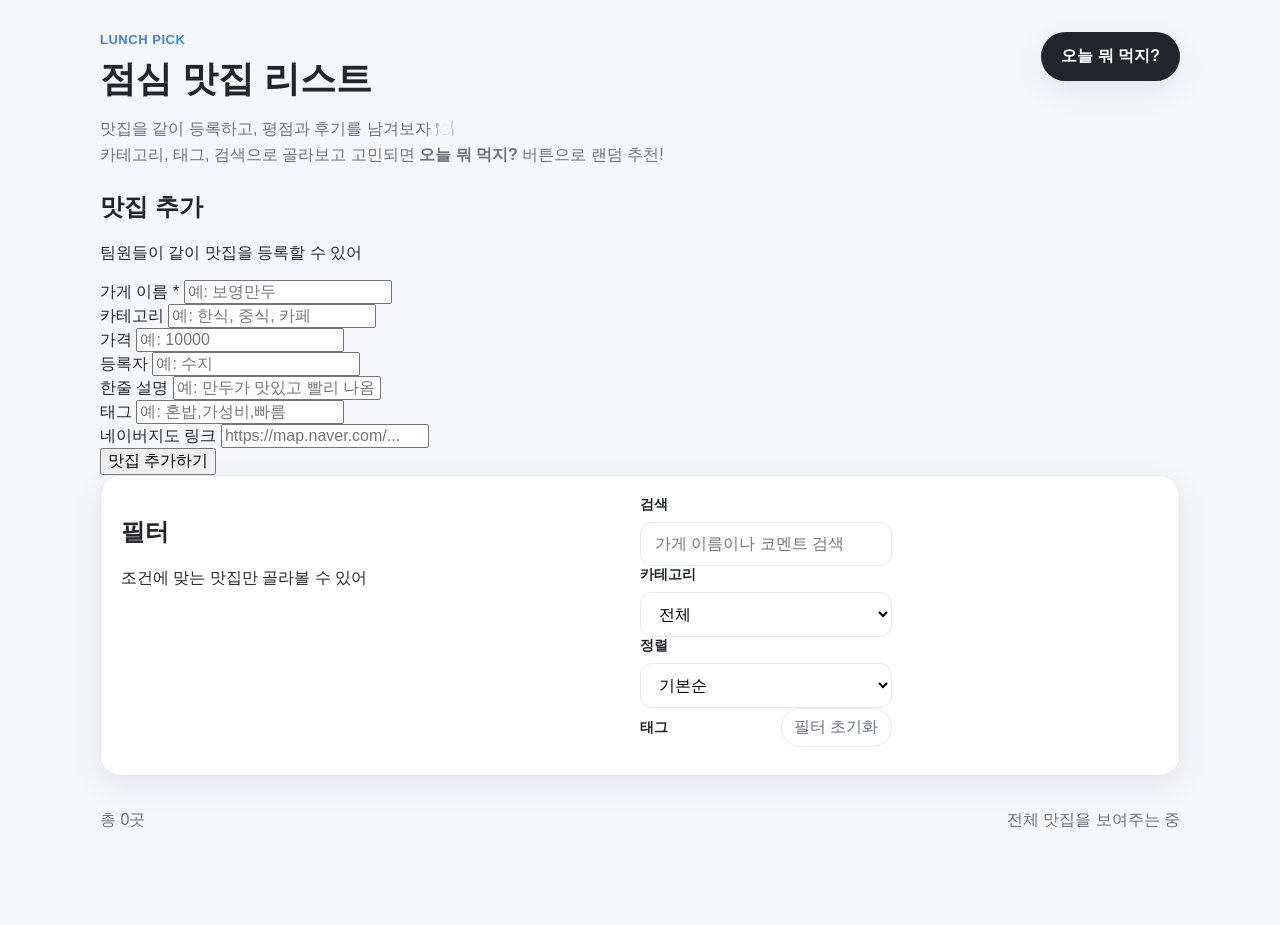
==== index_v2.html @ e81e5963 "Update script source to script_v2.js" ====
<!DOCTYPE html>
<html lang="ko">
<head>
  <meta charset="UTF-8" />
  <meta name="viewport" content="width=device-width, initial-scale=1.0" />
  <title>점심 맛집 리스트</title>
  <link rel="stylesheet" href="style.css" />
</head>
<body>
  <div class="container">
    <header class="hero">
      <div>
        <p class="eyebrow">Lunch Pick</p>
        <h1>점심 맛집 리스트</h1>
        <p class="hero-desc">
          맛집을 같이 등록하고, 평점과 후기를 남겨보자 🍽️<br />
          카테고리, 태그, 검색으로 골라보고 고민되면 <strong>오늘 뭐 먹지?</strong> 버튼으로 랜덤 추천!
        </p>
      </div>
      <button id="randomBtn" class="random-btn" type="button">오늘 뭐 먹지?</button>
    </header>

    <section id="randomResult" class="random-result hidden" aria-live="polite">
      <div class="random-result__content">
        <p class="random-result__label">오늘의 추천</p>
        <h2 id="randomName">맛집 이름</h2>
        <p id="randomMeta" class="random-meta"></p>
        <p id="randomComment" class="random-comment"></p>
      </div>
      <a id="randomMapLink" class="map-link" href="#" target="_blank" rel="noopener noreferrer">네이버지도 보기</a>
    </section>

    <section class="panel add-panel">
      <div class="section-title-wrap">
        <h2>맛집 추가</h2>
        <p>팀원들이 같이 맛집을 등록할 수 있어</p>
      </div>

      <form id="addRestaurantForm" class="add-form">
        <div class="form-grid">
          <div class="form-group">
            <label for="nameInput">가게 이름 *</label>
            <input type="text" id="nameInput" placeholder="예: 보영만두" required />
          </div>

          <div class="form-group">
            <label for="categoryInput">카테고리</label>
            <input type="text" id="categoryInput" placeholder="예: 한식, 중식, 카페" />
          </div>

          <div class="form-group">
            <label for="priceInput">가격</label>
            <input type="number" id="priceInput" placeholder="예: 10000" min="0" />
          </div>

          <div class="form-group">
            <label for="createdByInput">등록자</label>
            <input type="text" id="createdByInput" placeholder="예: 수지" />
          </div>

          <div class="form-group full-width">
            <label for="commentInput">한줄 설명</label>
            <input type="text" id="commentInput" placeholder="예: 만두가 맛있고 빨리 나옴" />
          </div>

          <div class="form-group full-width">
            <label for="tagsInput">태그</label>
            <input type="text" id="tagsInput" placeholder="예: 혼밥,가성비,빠름" />
          </div>

          <div class="form-group full-width">
            <label for="mapUrlInput">네이버지도 링크</label>
            <input type="url" id="mapUrlInput" placeholder="https://map.naver.com/..." />
          </div>
        </div>

        <div class="form-actions">
          <button type="submit" class="primary-btn">맛집 추가하기</button>
        </div>
      </form>
    </section>

    <section class="filters panel">
      <div class="section-title-wrap">
        <h2>필터</h2>
        <p>조건에 맞는 맛집만 골라볼 수 있어</p>
      </div>

      <div class="filter-grid">
        <div class="filter-group search-group">
          <label for="searchInput">검색</label>
          <input type="text" id="searchInput" placeholder="가게 이름이나 코멘트 검색" />
        </div>

        <div class="filter-group">
          <label for="categoryFilter">카테고리</label>
          <select id="categoryFilter">
            <option value="all">전체</option>
          </select>
        </div>

        <div class="filter-group">
          <label for="sortFilter">정렬</label>
          <select id="sortFilter">
            <option value="default">기본순</option>
            <option value="priceAsc">가격 낮은순</option>
            <option value="priceDesc">가격 높은순</option>
            <option value="nameAsc">이름순</option>
            <option value="ratingDesc">평점 높은순</option>
            <option value="ratingCountDesc">평점 많은순</option>
          </select>
        </div>

        <div class="filter-group full-width">
          <div class="tag-header">
            <label>태그</label>
            <button id="resetFiltersBtn" class="reset-btn" type="button">필터 초기화</button>
          </div>
          <div id="tagFilters" class="tag-filters"></div>
        </div>
      </div>
    </section>

    <section class="summary-bar">
      <p id="resultCount">총 0곳</p>
      <p id="activeFilterText">전체 맛집을 보여주는 중</p>
    </section>

    <section>
      <div id="restaurantList" class="restaurant-list"></div>

      <div id="emptyState" class="empty-state hidden">
        <p>조건에 맞는 맛집이 없어 😢</p>
        <p>필터를 조금 풀어보거나 검색어를 바꿔봐!</p>
      </div>
    </section>
  </div>

  <template id="restaurantCardTemplate">
    <article class="card">
      <div class="card-header">
        <div>
          <h3 class="card-title"></h3>
          <p class="card-category"></p>
        </div>
        <p class="card-price"></p>
      </div>

      <p class="card-comment"></p>

      <div class="card-rating-summary">
        <span class="rating-stars static-stars"></span>
        <span class="rating-score"></span>
      </div>

      <div class="card-tags"></div>

      <div class="rating-section">
        <div class="rating-section__top">
          <strong>평점 남기기</strong>
          <span class="rating-guide">클릭해서 1~5점 남기기</span>
        </div>
        <div class="rating-buttons"></div>
      </div>

      <details class="review-section">
        <summary class="review-summary">후기 보기</summary>
        <div class="review-list"></div>
      </details>

      <div class="card-footer">
        <p class="card-created-by"></p>
        <a class="map-link" target="_blank" rel="noopener noreferrer">네이버지도</a>
      </div>
    </article>
  </template>

  <script src="script_v2.js"></script>
</body>
</html>
---- style.css ----
:root {
  --bg: #f6f7fb;
  --card: #ffffff;
  --line: #e6e8ef;
  --text: #22252b;
  --subtext: #6b7280;
  --point: #3b82f6;
  --point-soft: #dbeafe;
  --tag-bg: #f3f4f6;
  --shadow: 0 10px 30px rgba(15, 23, 42, 0.08);
}

* {
  box-sizing: border-box;
}

body {
  margin: 0;
  font-family: "Segoe UI", "Apple SD Gothic Neo", "Malgun Gothic", sans-serif;
  background: var(--bg);
  color: var(--text);
}

button,
input,
select {
  font: inherit;
}

.container {
  max-width: 1120px;
  margin: 0 auto;
  padding: 32px 20px 60px;
}

.hero {
  display: flex;
  justify-content: space-between;
  align-items: flex-start;
  gap: 20px;
  margin-bottom: 24px;
}

.eyebrow {
  margin: 0 0 8px;
  color: var(--point);
  font-weight: 700;
  letter-spacing: 0.04em;
  text-transform: uppercase;
  font-size: 13px;
}

h1 {
  margin: 0 0 12px;
  font-size: 36px;
}

.hero-desc {
  margin: 0;
  color: var(--subtext);
  line-height: 1.6;
}

.random-btn,
.reset-btn,
.tag-btn,
.map-link {
  border: 0;
  border-radius: 999px;
  cursor: pointer;
  transition: 0.2s ease;
}

.random-btn {
  flex-shrink: 0;
  background: var(--text);
  color: #fff;
  padding: 14px 20px;
  font-weight: 700;
  box-shadow: var(--shadow);
}

.random-btn:hover {
  transform: translateY(-1px);
}

.random-result {
  display: flex;
  justify-content: space-between;
  align-items: center;
  gap: 16px;
  background: linear-gradient(135deg, #eff6ff, #ffffff);
  border: 1px solid #cfe1ff;
  border-radius: 20px;
  padding: 20px;
  margin-bottom: 20px;
}

.random-result__label {
  margin: 0 0 6px;
  font-size: 13px;
  color: var(--point);
  font-weight: 700;
}

.random-result h2 {
  margin: 0 0 8px;
  font-size: 24px;
}

.random-meta,
.random-comment {
  margin: 4px 0;
  color: var(--subtext);
}

.filters {
  display: grid;
  grid-template-columns: 2fr 1fr 1fr;
  gap: 16px;
  background: var(--card);
  border: 1px solid var(--line);
  border-radius: 20px;
  padding: 20px;
  box-shadow: var(--shadow);
}

.filter-group {
  display: flex;
  flex-direction: column;
  gap: 8px;
}

.filter-group label {
  font-weight: 700;
  font-size: 14px;
}

.filter-group input,
.filter-group select {
  width: 100%;
  border: 1px solid var(--line);
  border-radius: 12px;
  padding: 12px 14px;
  background: #fff;
}

.full-width {
  grid-column: 1 / -1;
}

.tag-header {
  display: flex;
  justify-content: space-between;
  align-items: center;
  gap: 10px;
}

.reset-btn {
  background: transparent;
  color: var(--subtext);
  border: 1px solid var(--line);
  padding: 8px 12px;
}

.tag-filters,
.card-tags {
  display: flex;
  flex-wrap: wrap;
  gap: 8px;
}

.tag-btn,
.card-tag {
  background: var(--tag-bg);
  color: var(--text);
  border-radius: 999px;
  padding: 8px 12px;
  font-size: 14px;
}

.tag-btn.active {
  background: var(--point);
  color: #fff;
}

.summary-bar {
  display: flex;
  justify-content: space-between;
  align-items: center;
  gap: 16px;
  margin: 18px 0;
  color: var(--subtext);
}

.restaurant-list {
  display: grid;
  grid-template-columns: repeat(auto-fill, minmax(260px, 1fr));
  gap: 16px;
}

.card {
  background: var(--card);
  border: 1px solid var(--line);
  border-radius: 20px;
  padding: 18px;
  display: flex;
  flex-direction: column;
  gap: 14px;
  box-shadow: var(--shadow);
}

.card-header {
  display: flex;
  justify-content: space-between;
  align-items: flex-start;
  gap: 12px;
}

.card-title {
  margin: 0 0 6px;
  font-size: 22px;
}

.card-category,
.card-comment {
  margin: 0;
  color: var(--subtext);
  line-height: 1.5;
}

.card-price {
  margin: 0;
  font-weight: 700;
  white-space: nowrap;
}

.card-footer {
  margin-top: auto;
}

.map-link {
  display: inline-flex;
  align-items: center;
  justify-content: center;
  text-decoration: none;
  background: var(--point-soft);
  color: var(--point);
  padding: 10px 14px;
  font-weight: 700;
}

.map-link:hover {
  filter: brightness(0.98);
}

.empty-state {
  text-align: center;
  background: var(--card);
  border: 1px dashed var(--line);
  border-radius: 20px;
  padding: 50px 20px;
  color: var(--subtext);
}

.hidden {
  display: none;
}

@media (max-width: 820px) {
  .hero,
  .random-result,
  .summary-bar {
    flex-direction: column;
    align-items: stretch;
  }

  .filters {
    grid-template-columns: 1fr;
  }

  h1 {
    font-size: 30px;
  }
}
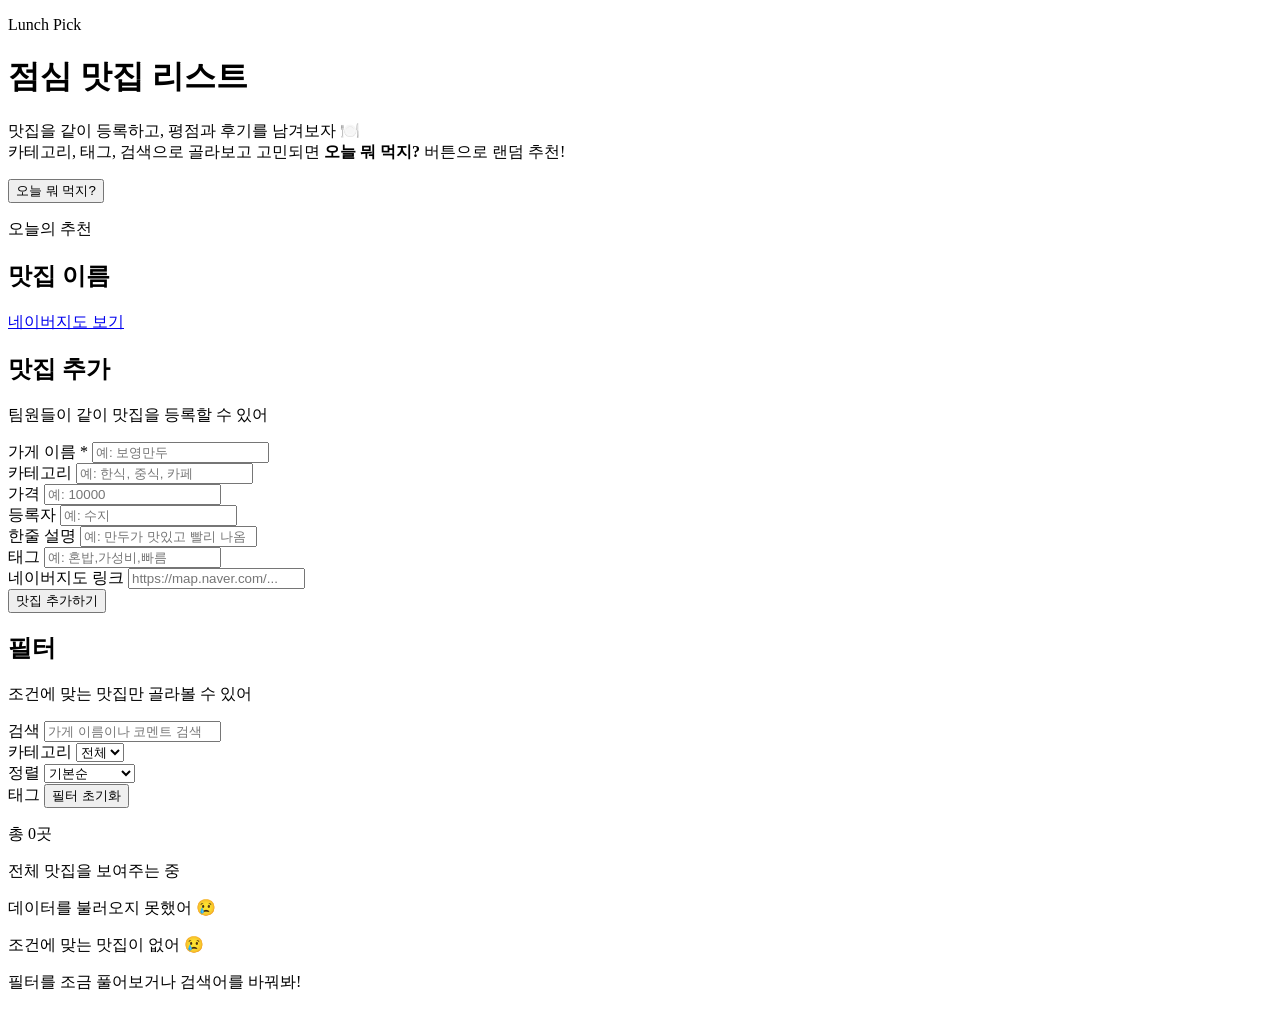
==== commit 1bc9c391: "Update stylesheet link to style_v2.css" ====
--- a/index_v2.html
+++ b/index_v2.html
@@ -4,7 +4,7 @@
   <meta charset="UTF-8" />
   <meta name="viewport" content="width=device-width, initial-scale=1.0" />
   <title>점심 맛집 리스트</title>
-  <link rel="stylesheet" href="style.css" />
+  <link rel="stylesheet" href="style_v2.css" />
 </head>
 <body>
   <div class="container">
--- a/style_v2.css
+++ b/style_v2.css
@@ -0,0 +1,50 @@
+.restaurant-card {
+  border: 1px solid #ddd;
+  border-radius: 12px;
+  padding: 16px;
+  margin-bottom: 16px;
+}
+
+.restaurant-header {
+  display: flex;
+  justify-content: space-between;
+  align-items: center;
+  gap: 12px;
+}
+
+.restaurant-meta {
+  display: flex;
+  gap: 8px;
+  flex-wrap: wrap;
+}
+
+.badge {
+  background: #f3f3f3;
+  border-radius: 999px;
+  padding: 4px 10px;
+  font-size: 12px;
+}
+
+.star-buttons {
+  display: flex;
+  gap: 6px;
+  flex-wrap: wrap;
+  margin-top: 8px;
+}
+
+.star-button {
+  cursor: pointer;
+  border: 1px solid #ddd;
+  background: white;
+  border-radius: 8px;
+  padding: 6px 10px;
+}
+
+.static-stars {
+  margin-right: 6px;
+}
+
+.rating-item {
+  padding: 8px 0;
+  border-top: 1px solid #eee;
+}
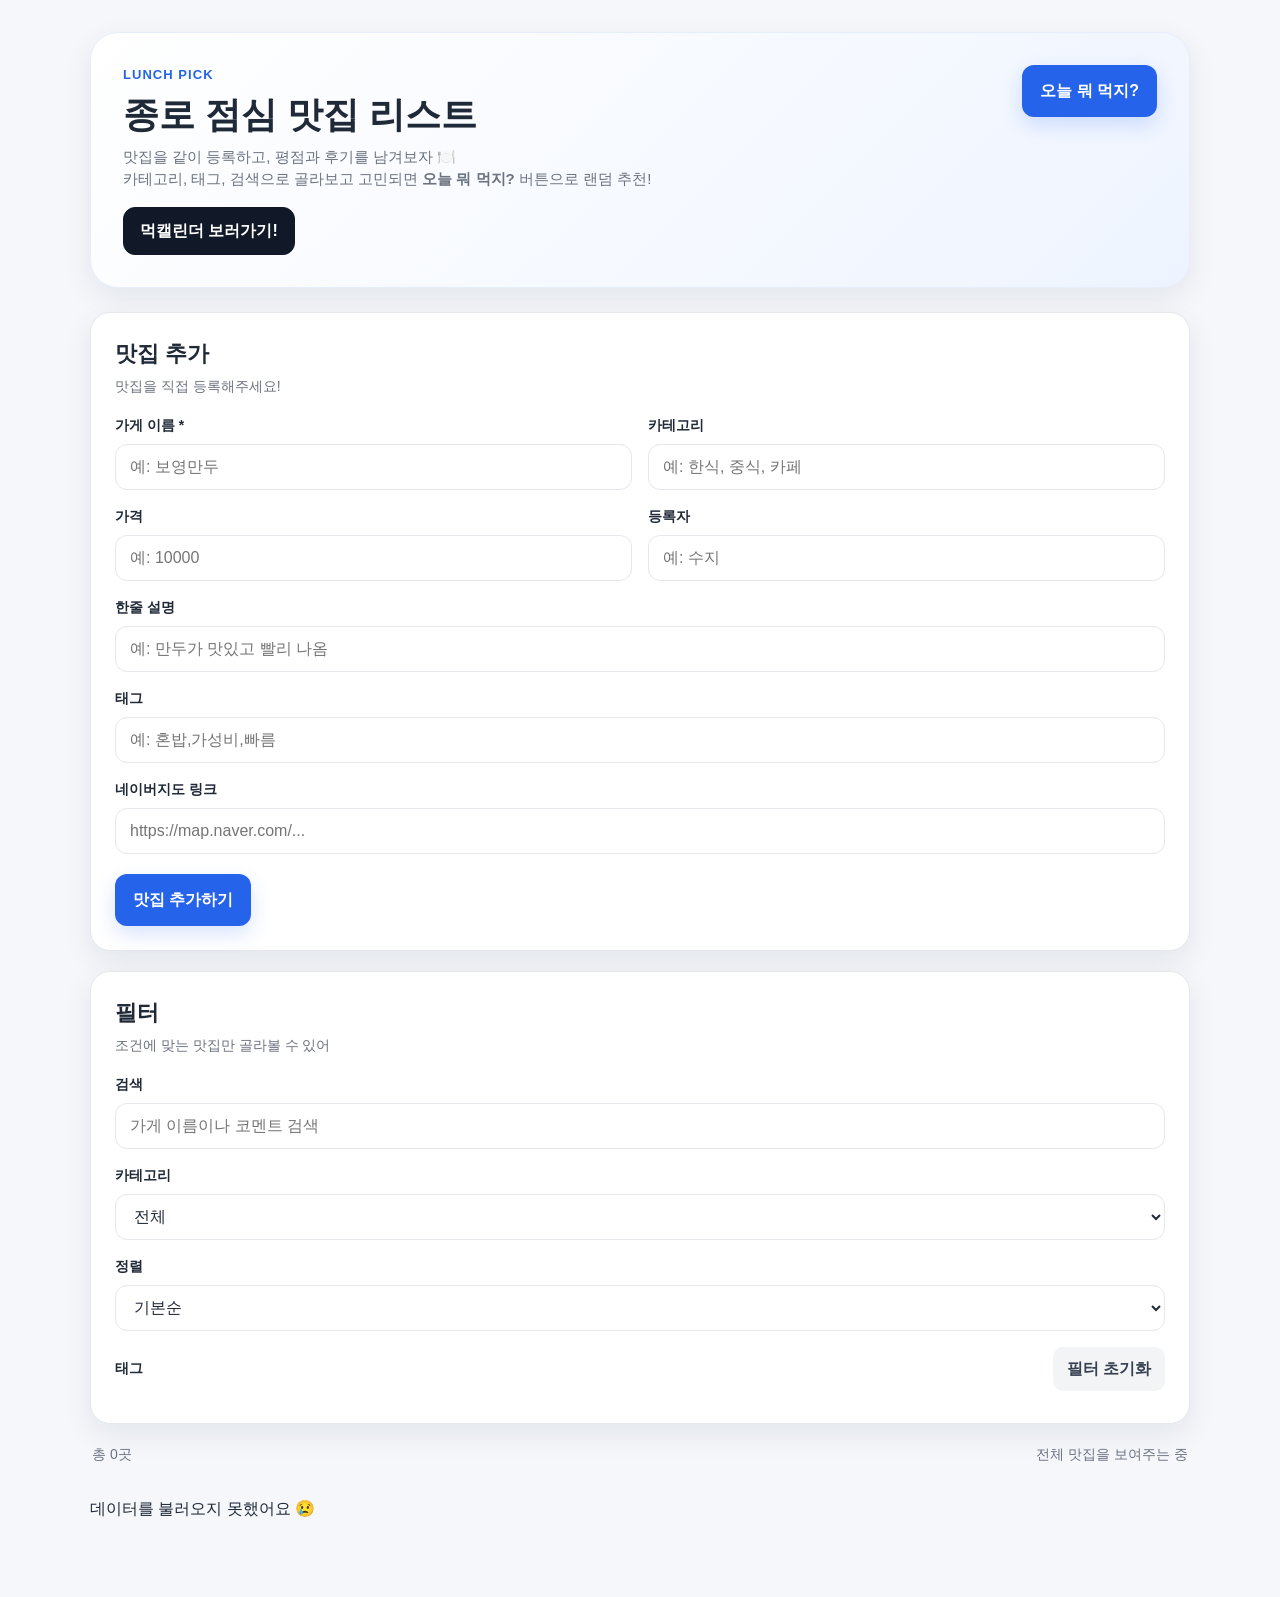
==== commit df899ebc: "Update index_v2.html" ====
--- a/index_v2.html
+++ b/index_v2.html
@@ -3,22 +3,34 @@
 <head>
   <meta charset="UTF-8" />
   <meta name="viewport" content="width=device-width, initial-scale=1.0" />
-  <title>점심 맛집 리스트</title>
+  <title>종로 점심 맛집 리스트</title>
   <link rel="stylesheet" href="style_v2.css" />
 </head>
 <body>
   <div class="container">
     <header class="hero">
-      <div>
-        <p class="eyebrow">Lunch Pick</p>
-        <h1>점심 맛집 리스트</h1>
-        <p class="hero-desc">
-          맛집을 같이 등록하고, 평점과 후기를 남겨보자 🍽️<br />
-          카테고리, 태그, 검색으로 골라보고 고민되면 <strong>오늘 뭐 먹지?</strong> 버튼으로 랜덤 추천!
-        </p>
-      </div>
-      <button id="randomBtn" class="random-btn" type="button">오늘 뭐 먹지?</button>
-    </header>
+  <div>
+    <p class="eyebrow">Lunch Pick</p>
+    <h1>종로 점심 맛집 리스트</h1>
+    <p class="hero-desc">
+      맛집을 같이 등록하고, 평점과 후기를 남겨보자 🍽️<br />
+      카테고리, 태그, 검색으로 골라보고 고민되면 <strong>오늘 뭐 먹지?</strong> 버튼으로 랜덤 추천!
+    </p>
+
+    <div class="hero-links">
+      <a
+        href="https://www.notion.so/7b2b4b9c5d74471f92c752cb8898f00f?v=bfe528cc08d94f528c90e858dbb7b0a2"
+        target="_blank"
+        rel="noopener noreferrer"
+        class="notion-link-btn"
+      >
+        먹캘린더 보러가기!
+      </a>
+    </div>
+  </div>
+
+  <button id="randomBtn" class="random-btn" type="button">오늘 뭐 먹지?</button>
+</header>
 
     <section id="randomResult" class="random-result hidden" aria-live="polite">
       <div class="random-result__content">
@@ -33,7 +45,7 @@
     <section class="panel add-panel">
       <div class="section-title-wrap">
         <h2>맛집 추가</h2>
-        <p>팀원들이 같이 맛집을 등록할 수 있어</p>
+        <p>맛집을 직접 등록해주세요!</p>
       </div>
 
       <form id="addRestaurantForm" class="add-form">
--- a/style_v2.css
+++ b/style_v2.css
@@ -1,50 +1,658 @@
-.restaurant-card {
-  border: 1px solid #ddd;
+* {
+  box-sizing: border-box;
+}
+
+:root {
+  --bg: #f5f7fb;
+  --card: #ffffff;
+  --text: #1f2937;
+  --subtext: #6b7280;
+  --line: #e5e7eb;
+  --primary: #2563eb;
+  --primary-hover: #1d4ed8;
+  --soft-primary: #dbeafe;
+  --tag-bg: #eef2ff;
+  --tag-text: #4338ca;
+  --danger-soft: #fef2f2;
+  --shadow: 0 10px 30px rgba(15, 23, 42, 0.08);
+  --radius-lg: 20px;
+  --radius-md: 14px;
+  --radius-sm: 10px;
+}
+
+html,
+body {
+  margin: 0;
+  padding: 0;
+  font-family: "Pretendard", "Noto Sans KR", sans-serif;
+  background: var(--bg);
+  color: var(--text);
+}
+
+body {
+  line-height: 1.5;
+}
+
+button,
+input,
+select {
+  font: inherit;
+}
+
+button {
+  cursor: pointer;
+}
+
+a {
+  color: inherit;
+  text-decoration: none;
+}
+
+.container {
+  width: min(1100px, calc(100% - 32px));
+  margin: 32px auto 60px;
+}
+.hero-links {
+  margin-top: 16px;
+  display: flex;
+  flex-wrap: wrap;
+  gap: 10px;
+}
+
+.notion-link-btn {
+  display: inline-flex;
+  align-items: center;
+  justify-content: center;
+  padding: 11px 16px;
   border-radius: 12px;
-  padding: 16px;
+  background: #111827;
+  color: #ffffff;
+  font-weight: 700;
+  border: 1px solid #111827;
+  transition: all 0.2s ease;
+}
+
+.notion-link-btn:hover {
+  background: #1f2937;
+  border-color: #1f2937;
+  transform: translateY(-1px);
+}
+
+.add-accordion {
+  width: 100%;
+}
+
+.add-accordion__summary {
+  list-style: none;
+  cursor: pointer;
+}
+
+.add-accordion__summary::-webkit-details-marker {
+  display: none;
+}
+
+.summary-title {
+  display: flex;
+  align-items: center;
+  justify-content: space-between;
+  gap: 16px;
+  margin-bottom: 0;
+}
+
+.accordion-hint {
+  flex-shrink: 0;
+  font-size: 13px;
+  font-weight: 700;
+  color: var(--primary);
+  background: var(--soft-primary);
+  padding: 8px 12px;
+  border-radius: 999px;
+}
+
+.add-accordion__content {
+  margin-top: 18px;
+  padding-top: 18px;
+  border-top: 1px solid var(--line);
+}
+
+.add-accordion[open] .accordion-hint {
+  background: #e5e7eb;
+  color: #374151;
+}
+
+.hero {
+  display: flex;
+  justify-content: space-between;
+  align-items: flex-start;
+  gap: 20px;
+  background: linear-gradient(135deg, #ffffff 0%, #eef4ff 100%);
+  border: 1px solid #e6eefc;
+  border-radius: 28px;
+  padding: 32px;
+  box-shadow: var(--shadow);
+  margin-bottom: 24px;
+}
+
+.eyebrow {
+  margin: 0 0 8px;
+  font-size: 13px;
+  font-weight: 700;
+  color: var(--primary);
+  letter-spacing: 0.08em;
+  text-transform: uppercase;
+}
+
+.hero h1 {
+  margin: 0 0 10px;
+  font-size: 36px;
+  line-height: 1.2;
+}
+
+.hero-desc {
+  margin: 0;
+  color: var(--subtext);
+  font-size: 15px;
+}
+
+.random-btn,
+.primary-btn,
+.reset-btn,
+.star-rate-btn,
+.tag-chip {
+  border: none;
+  transition: all 0.2s ease;
+}
+
+.random-btn,
+.primary-btn {
+  background: var(--primary);
+  color: #fff;
+  border-radius: 12px;
+  padding: 14px 18px;
+  font-weight: 700;
+  box-shadow: 0 8px 20px rgba(37, 99, 235, 0.18);
+}
+
+.random-btn:hover,
+.primary-btn:hover {
+  background: var(--primary-hover);
+  transform: translateY(-1px);
+}
+
+.panel {
+  background: var(--card);
+  border: 1px solid var(--line);
+  border-radius: var(--radius-lg);
+  padding: 24px;
+  box-shadow: var(--shadow);
+  margin-bottom: 20px;
+}
+
+.section-title-wrap {
+  margin-bottom: 18px;
+}
+
+.section-title-wrap h2 {
+  margin: 0 0 6px;
+  font-size: 22px;
+}
+
+.section-title-wrap p {
+  margin: 0;
+  color: var(--subtext);
+  font-size: 14px;
+}
+
+.random-result {
+  display: flex;
+  justify-content: space-between;
+  align-items: center;
+  gap: 20px;
+  background: #fff8eb;
+  border: 1px solid #fde7b0;
+  border-radius: var(--radius-lg);
+  padding: 22px 24px;
+  margin-bottom: 20px;
+  box-shadow: var(--shadow);
+}
+
+.random-result.hidden,
+.empty-state.hidden {
+  display: none;
+}
+
+.random-result__label {
+  margin: 0 0 8px;
+  color: #b45309;
+  font-size: 13px;
+  font-weight: 700;
+}
+
+.random-result h2 {
+  margin: 0 0 8px;
+  font-size: 28px;
+}
+
+.random-meta,
+.random-comment {
+  margin: 0;
+  color: #6b4f1d;
+}
+
+.random-comment {
+  margin-top: 6px;
+}
+
+.map-link {
+  display: inline-flex;
+  align-items: center;
+  justify-content: center;
+  min-width: 120px;
+  padding: 10px 14px;
+  background: #fff;
+  border: 1px solid var(--line);
+  border-radius: 10px;
+  font-weight: 600;
+  color: var(--text);
+}
+
+.map-link:hover {
+  border-color: var(--primary);
+  color: var(--primary);
+}
+
+.add-form,
+.filter-grid {
+  display: grid;
+  gap: 16px;
+}
+
+.form-grid {
+  display: grid;
+  grid-template-columns: repeat(2, minmax(0, 1fr));
+  gap: 16px;
+}
+
+.form-group,
+.filter-group {
+  display: flex;
+  flex-direction: column;
+  gap: 8px;
+}
+
+.form-group label,
+.filter-group label {
+  font-size: 14px;
+  font-weight: 700;
+}
+
+.form-group input,
+.filter-group input,
+.filter-group select {
+  width: 100%;
+  height: 46px;
+  padding: 0 14px;
+  border: 1px solid var(--line);
+  border-radius: 12px;
+  background: #fff;
+  color: var(--text);
+}
+
+.form-group input:focus,
+.filter-group input:focus,
+.filter-group select:focus {
+  outline: none;
+  border-color: #93c5fd;
+  box-shadow: 0 0 0 4px rgba(147, 197, 253, 0.25);
+}
+
+.full-width {
+  grid-column: 1 / -1;
+}
+
+.form-actions {
+  margin-top: 4px;
+}
+
+.search-group {
+  min-width: 0;
+}
+
+.tag-header {
+  display: flex;
+  align-items: center;
+  justify-content: space-between;
+  gap: 12px;
+}
+
+.reset-btn {
+  background: #f3f4f6;
+  color: #374151;
+  border-radius: 10px;
+  padding: 10px 14px;
+  font-weight: 600;
+}
+
+.reset-btn:hover {
+  background: #e5e7eb;
+}
+
+.tag-filters {
+  display: flex;
+  flex-wrap: wrap;
+  gap: 10px;
+}
+
+.tag-chip {
+  background: #f8fafc;
+  color: #334155;
+  border: 1px solid #dbe3ef;
+  border-radius: 999px;
+  padding: 10px 14px;
+  font-size: 14px;
+  font-weight: 600;
+}
+
+.tag-chip:hover {
+  border-color: #93c5fd;
+  color: var(--primary);
+}
+
+.tag-chip.active {
+  background: var(--soft-primary);
+  color: var(--primary);
+  border-color: #93c5fd;
+}
+
+.summary-bar {
+  display: flex;
+  justify-content: space-between;
+  align-items: center;
+  gap: 12px;
+  margin: 18px 2px 16px;
+  color: var(--subtext);
+  font-size: 14px;
+}
+
+.summary-bar p {
+  margin: 0;
+}
+
+.restaurant-list {
+  display: grid;
+  gap: 16px;
+}
+
+.card {
+  background: var(--card);
+  border: 1px solid var(--line);
+  border-radius: var(--radius-lg);
+  padding: 22px;
+  box-shadow: var(--shadow);
+}
+
+.card-header {
+  display: flex;
+  justify-content: space-between;
+  align-items: flex-start;
+  gap: 16px;
+  margin-bottom: 12px;
+}
+
+.card-title {
+  margin: 0 0 6px;
+  font-size: 22px;
+  line-height: 1.3;
+}
+
+.card-category {
+  margin: 0;
+  color: var(--subtext);
+  font-size: 14px;
+  font-weight: 600;
+}
+
+.card-price {
+  margin: 0;
+  white-space: nowrap;
+  font-weight: 800;
+  font-size: 18px;
+  color: var(--primary);
+}
+
+.card-comment {
+  margin: 0 0 14px;
+  color: #374151;
+}
+
+.card-rating-summary {
+  display: flex;
+  align-items: center;
+  gap: 10px;
+  margin-bottom: 14px;
+  font-size: 14px;
+}
+
+.rating-stars,
+.review-stars {
+  letter-spacing: 0.08em;
+  color: #f59e0b;
+  font-weight: 700;
+}
+
+.rating-score {
+  color: var(--subtext);
+  font-weight: 600;
+}
+
+.card-tags {
+  display: flex;
+  flex-wrap: wrap;
+  gap: 8px;
   margin-bottom: 16px;
 }
 
-.restaurant-header {
+.tag {
+  display: inline-flex;
+  align-items: center;
+  padding: 7px 12px;
+  border-radius: 999px;
+  background: var(--tag-bg);
+  color: var(--tag-text);
+  font-size: 13px;
+  font-weight: 700;
+}
+
+.tag.empty {
+  background: #f3f4f6;
+  color: #6b7280;
+}
+
+.rating-section {
+  background: #f8fafc;
+  border: 1px solid #e8edf5;
+  border-radius: 14px;
+  padding: 14px;
+  margin-bottom: 14px;
+}
+
+.rating-section__top {
   display: flex;
   justify-content: space-between;
   align-items: center;
   gap: 12px;
-}
-
-.restaurant-meta {
-  display: flex;
+  margin-bottom: 10px;
+}
+
+.rating-guide {
+  color: var(--subtext);
+  font-size: 13px;
+}
+
+.rating-buttons {
+  display: flex;
+  flex-wrap: wrap;
   gap: 8px;
-  flex-wrap: wrap;
-}
-
-.badge {
-  background: #f3f3f3;
-  border-radius: 999px;
-  padding: 4px 10px;
-  font-size: 12px;
-}
-
-.star-buttons {
-  display: flex;
-  gap: 6px;
-  flex-wrap: wrap;
+}
+
+.star-rate-btn {
+  background: #fff;
+  color: #374151;
+  border: 1px solid #dbe3ef;
+  border-radius: 10px;
+  padding: 9px 12px;
+  font-weight: 700;
+}
+
+.star-rate-btn:hover {
+  background: #fff7e6;
+  border-color: #fbbf24;
+  color: #b45309;
+}
+
+.review-section {
+  margin-bottom: 14px;
+}
+
+.review-summary {
+  cursor: pointer;
+  font-weight: 700;
+  color: #374151;
+  margin-bottom: 12px;
+}
+
+.review-list {
+  margin-top: 12px;
+  display: grid;
+  gap: 10px;
+}
+
+.review-item {
+  padding: 12px 14px;
+  border-radius: 12px;
+  background: #fafafa;
+  border: 1px solid #ececec;
+}
+
+.review-item p {
+  margin: 0;
+}
+
+.review-memo {
+  margin-top: 4px !important;
+  color: #374151;
+}
+
+.review-meta {
+  margin-top: 6px !important;
+  color: var(--subtext);
+  font-size: 13px;
+}
+
+.review-empty {
+  margin: 0;
+  color: var(--subtext);
+}
+
+.card-footer {
+  display: flex;
+  justify-content: space-between;
+  align-items: center;
+  gap: 12px;
+  padding-top: 8px;
+  border-top: 1px solid #f0f2f5;
+}
+
+.card-created-by {
+  margin: 0;
+  color: var(--subtext);
+  font-size: 13px;
+}
+
+.empty-state {
+  background: var(--card);
+  border: 1px dashed #cbd5e1;
+  border-radius: var(--radius-lg);
+  padding: 28px;
+  text-align: center;
+  color: var(--subtext);
+  box-shadow: var(--shadow);
+}
+
+.empty-state p {
+  margin: 0;
+}
+
+.empty-state p + p {
   margin-top: 8px;
 }
 
-.star-button {
-  cursor: pointer;
-  border: 1px solid #ddd;
-  background: white;
-  border-radius: 8px;
-  padding: 6px 10px;
-}
-
-.static-stars {
-  margin-right: 6px;
-}
-
-.rating-item {
-  padding: 8px 0;
-  border-top: 1px solid #eee;
-}
+@media (max-width: 900px) {
+  .hero,
+  .random-result,
+  .card-header,
+  .card-footer,
+  .rating-section__top,
+  .summary-bar,
+  .tag-header {
+    flex-direction: column;
+    align-items: flex-start;
+  }
+
+  .hero {
+    padding: 26px;
+  }
+
+  .random-btn {
+    width: 100%;
+  }
+
+  .form-grid {
+    grid-template-columns: 1fr;
+  }
+}
+
+@media (max-width: 640px) {
+  .container {
+    width: min(100% - 20px, 1100px);
+    margin-top: 20px;
+    margin-bottom: 40px;
+  }
+
+  .hero,
+  .panel,
+  .card,
+  .random-result {
+    padding: 18px;
+    border-radius: 18px;
+  }
+
+  .hero h1 {
+    font-size: 28px;
+  }
+
+  .random-result h2 {
+    font-size: 24px;
+  }
+
+  .card-title {
+    font-size: 20px;
+  }
+
+  .form-group input,
+  .filter-group input,
+  .filter-group select {
+    height: 44px;
+  }
+
+  .rating-buttons {
+    gap: 6px;
+  }
+
+  .star-rate-btn,
+  .tag-chip,
+  .reset-btn,
+  .map-link {
+    width: auto;
+  }
+}
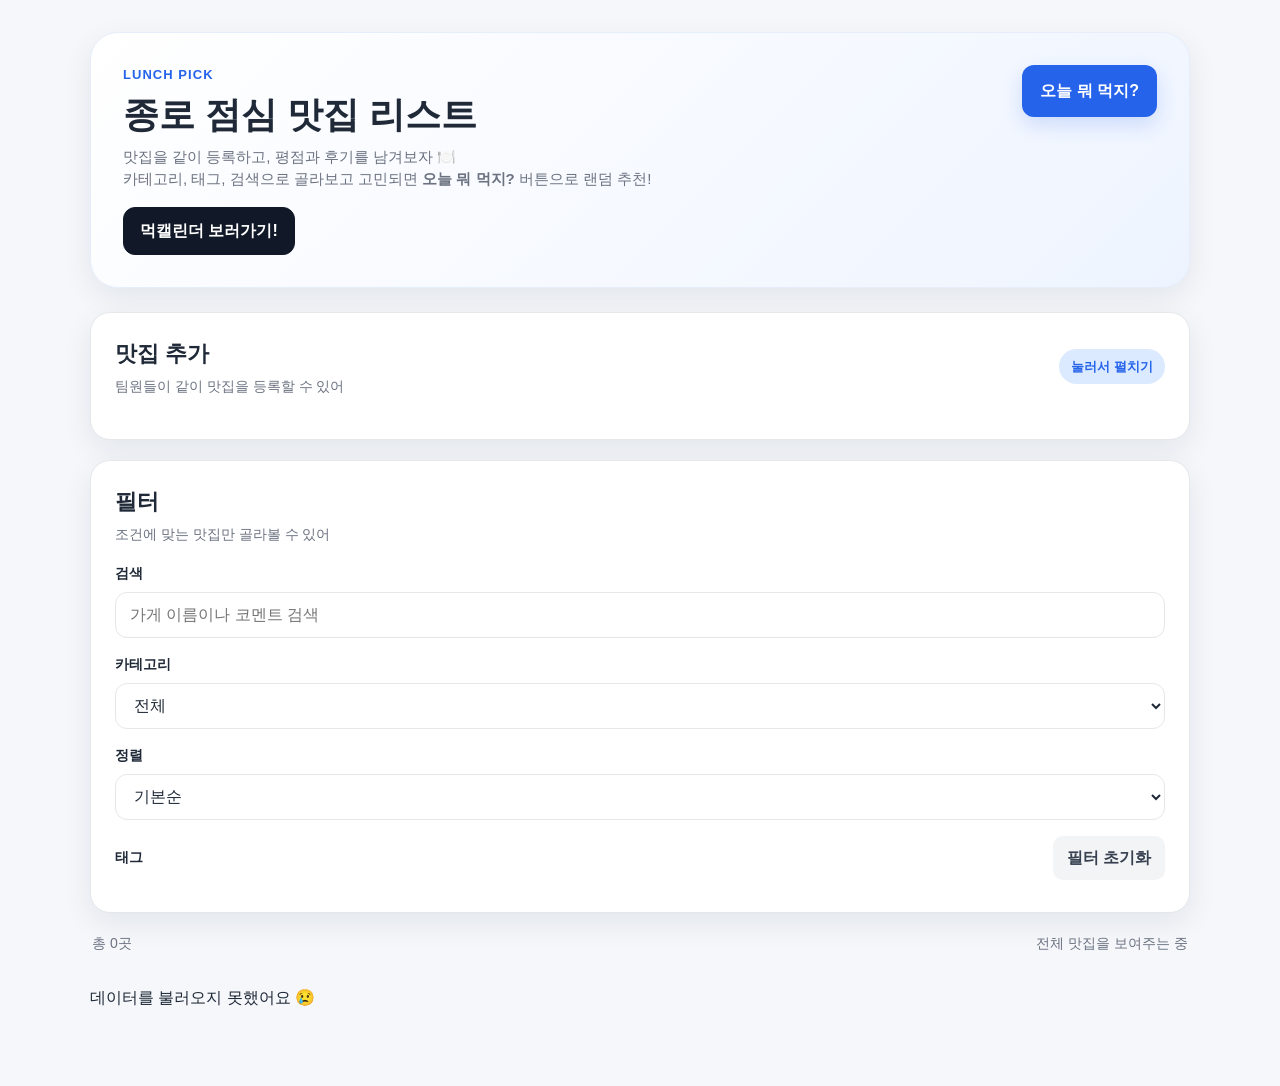
==== commit cf254d73: "Update index_v2.html" ====
--- a/index_v2.html
+++ b/index_v2.html
@@ -42,17 +42,24 @@
       <a id="randomMapLink" class="map-link" href="#" target="_blank" rel="noopener noreferrer">네이버지도 보기</a>
     </section>
 
-    <section class="panel add-panel">
-      <div class="section-title-wrap">
-        <h2>맛집 추가</h2>
-        <p>맛집을 직접 등록해주세요!</p>
-      </div>
-
+   <section class="panel add-panel">
+  <details class="add-accordion">
+    <summary class="add-accordion__summary">
+      <div class="section-title-wrap summary-title">
+        <div>
+          <h2>맛집 추가</h2>
+          <p>팀원들이 같이 맛집을 등록할 수 있어</p>
+        </div>
+        <span class="accordion-hint">눌러서 펼치기</span>
+      </div>
+    </summary>
+
+    <div class="add-accordion__content">
       <form id="addRestaurantForm" class="add-form">
         <div class="form-grid">
           <div class="form-group">
             <label for="nameInput">가게 이름 *</label>
-            <input type="text" id="nameInput" placeholder="예: 보영만두" required />
+            <input type="text" id="nameInput" placeholder="예: 부자돈까스" required />
           </div>
 
           <div class="form-group">
@@ -90,7 +97,9 @@
           <button type="submit" class="primary-btn">맛집 추가하기</button>
         </div>
       </form>
-    </section>
+    </div>
+  </details>
+</section>
 
     <section class="filters panel">
       <div class="section-title-wrap">
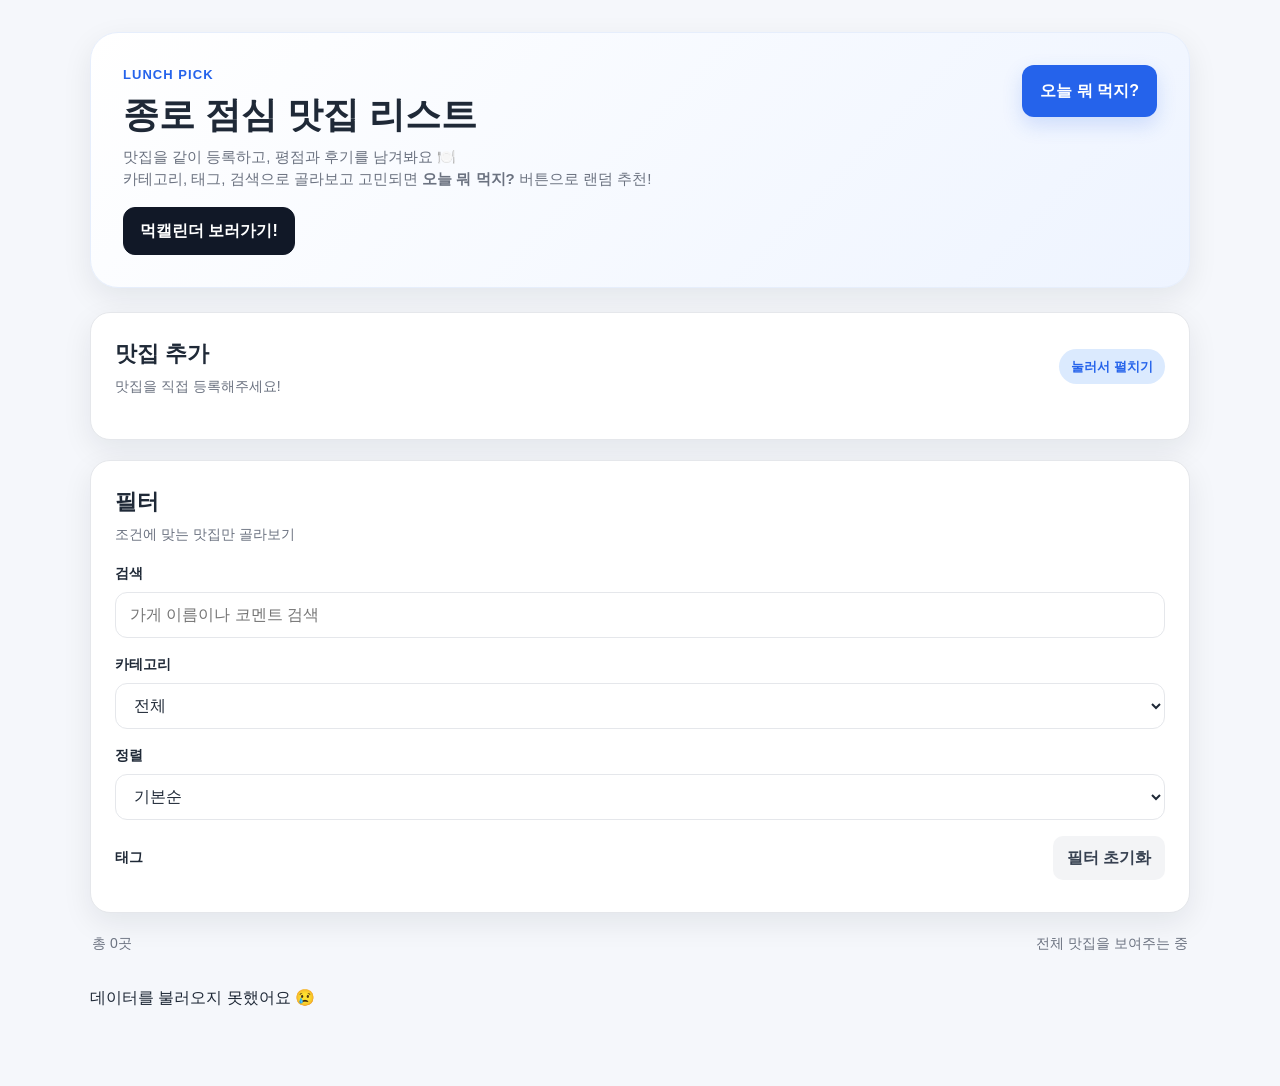
==== commit fe8b97dd: "Revise text for restaurant listing page Updated text for clarity and user engagement." ====
--- a/index_v2.html
+++ b/index_v2.html
@@ -13,7 +13,7 @@
     <p class="eyebrow">Lunch Pick</p>
     <h1>종로 점심 맛집 리스트</h1>
     <p class="hero-desc">
-      맛집을 같이 등록하고, 평점과 후기를 남겨보자 🍽️<br />
+      맛집을 같이 등록하고, 평점과 후기를 남겨봐요 🍽️<br />
       카테고리, 태그, 검색으로 골라보고 고민되면 <strong>오늘 뭐 먹지?</strong> 버튼으로 랜덤 추천!
     </p>
 
@@ -48,7 +48,7 @@
       <div class="section-title-wrap summary-title">
         <div>
           <h2>맛집 추가</h2>
-          <p>팀원들이 같이 맛집을 등록할 수 있어</p>
+          <p>맛집을 직접 등록해주세요!</p>
         </div>
         <span class="accordion-hint">눌러서 펼치기</span>
       </div>
@@ -104,7 +104,7 @@
     <section class="filters panel">
       <div class="section-title-wrap">
         <h2>필터</h2>
-        <p>조건에 맞는 맛집만 골라볼 수 있어</p>
+        <p>조건에 맞는 맛집만 골라보기</p>
       </div>
 
       <div class="filter-grid">
@@ -151,8 +151,8 @@
       <div id="restaurantList" class="restaurant-list"></div>
 
       <div id="emptyState" class="empty-state hidden">
-        <p>조건에 맞는 맛집이 없어 😢</p>
-        <p>필터를 조금 풀어보거나 검색어를 바꿔봐!</p>
+        <p>조건에 맞는 맛집이 없습니다 😢</p>
+        <p>필터를 조금 풀어보거나 검색어를 바꿔보세요!</p>
       </div>
     </section>
   </div>
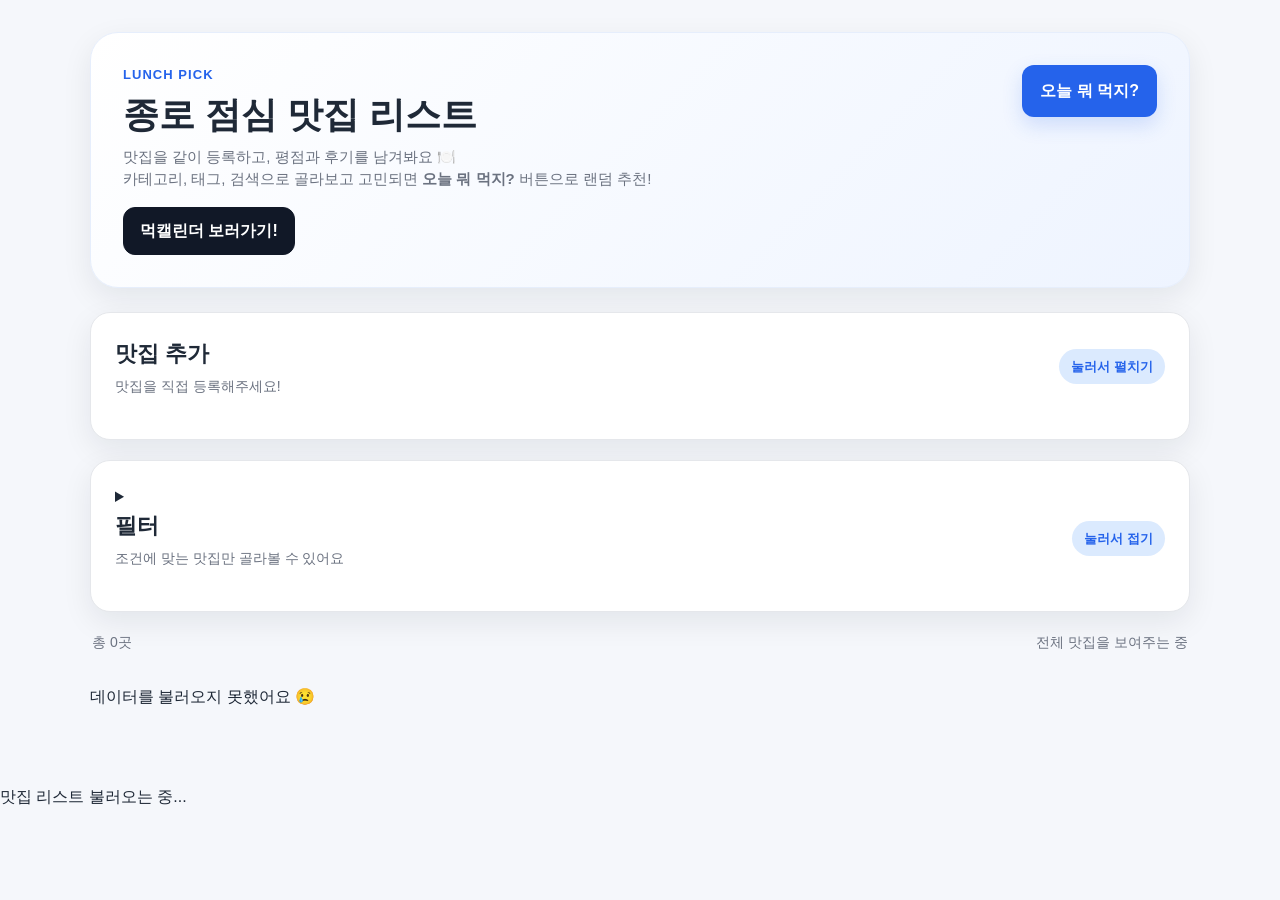
==== commit b5a8e781: "Update index_v2.html" ====
--- a/index_v2.html
+++ b/index_v2.html
@@ -101,12 +101,19 @@
   </details>
 </section>
 
-    <section class="filters panel">
-      <div class="section-title-wrap">
-        <h2>필터</h2>
-        <p>조건에 맞는 맛집만 골라보기</p>
-      </div>
-
+    <section class="panel filters-panel">
+  <details class="filter-accordion" >
+    <summary class="filter-accordion__summary">
+      <div class="section-title-wrap summary-title">
+        <div>
+          <h2>필터</h2>
+          <p>조건에 맞는 맛집만 골라볼 수 있어요</p>
+        </div>
+        <span class="accordion-hint">눌러서 접기</span>
+      </div>
+    </summary>
+
+    <div class="filter-accordion__content">
       <div class="filter-grid">
         <div class="filter-group search-group">
           <label for="searchInput">검색</label>
@@ -140,8 +147,9 @@
           <div id="tagFilters" class="tag-filters"></div>
         </div>
       </div>
-    </section>
-
+    </div>
+  </details>
+</section>
     <section class="summary-bar">
       <p id="resultCount">총 0곳</p>
       <p id="activeFilterText">전체 맛집을 보여주는 중</p>
@@ -195,7 +203,13 @@
       </div>
     </article>
   </template>
-
+  
+<div id="loadingOverlay" class="loading-overlay hidden" aria-live="polite" aria-busy="true">
+  <div class="loading-box">
+    <div class="spinner"></div>
+    <p>맛집 리스트 불러오는 중...</p>
+  </div>
+</div>
   <script src="script_v2.js"></script>
 </body>
 </html>
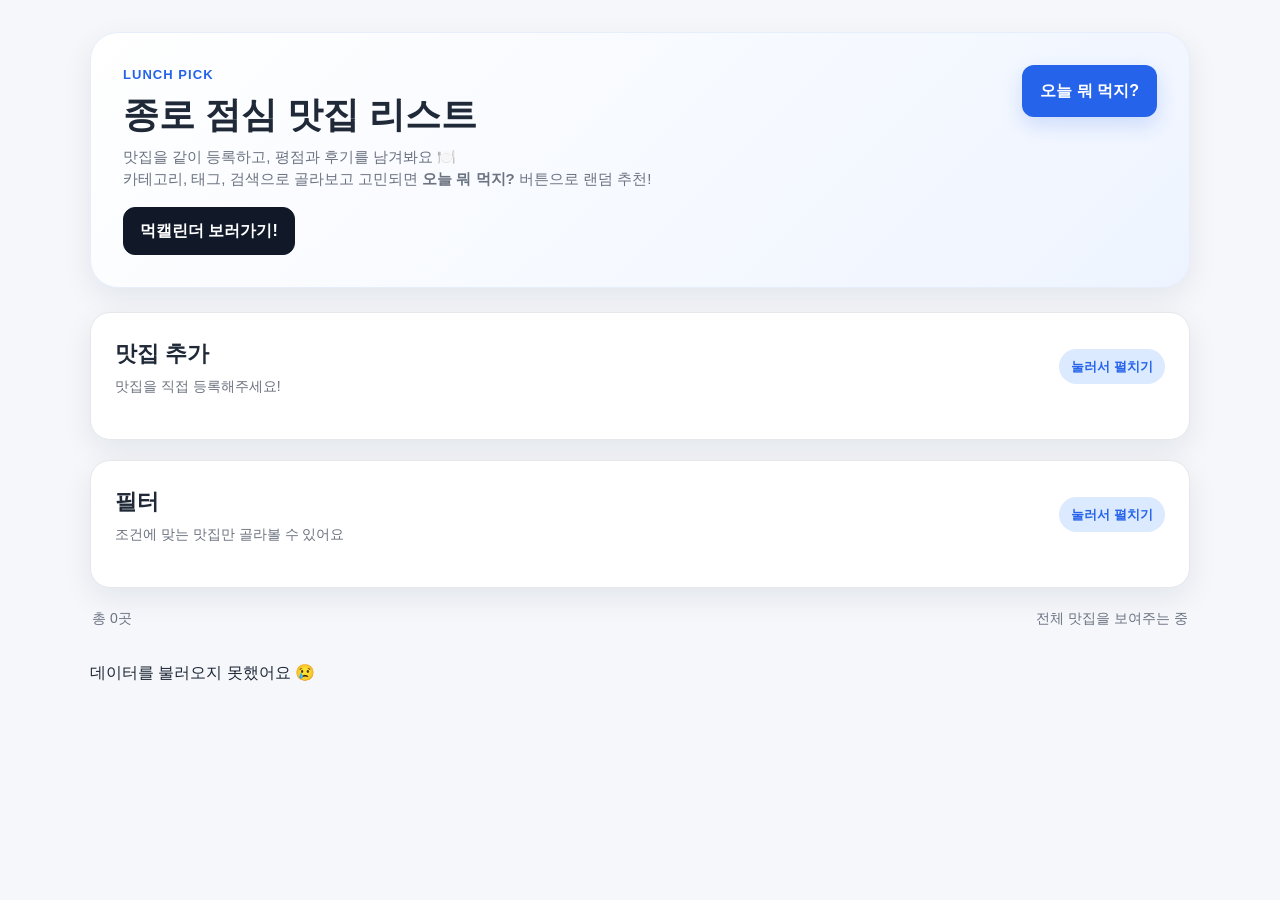
==== commit 9be084f2: "Update index_v2.html" ====
--- a/index_v2.html
+++ b/index_v2.html
@@ -109,7 +109,7 @@
           <h2>필터</h2>
           <p>조건에 맞는 맛집만 골라볼 수 있어요</p>
         </div>
-        <span class="accordion-hint">눌러서 접기</span>
+        <span class="accordion-hint">눌러서 펼치기</span>
       </div>
     </summary>
 
--- a/style_v2.css
+++ b/style_v2.css
@@ -52,6 +52,78 @@
   width: min(1100px, calc(100% - 32px));
   margin: 32px auto 60px;
 }
+
+.filter-accordion {
+  width: 100%;
+}
+
+.filter-accordion__summary {
+  list-style: none;
+  cursor: pointer;
+}
+
+.filter-accordion__summary::-webkit-details-marker {
+  display: none;
+}
+
+.filter-accordion__content {
+  margin-top: 18px;
+  padding-top: 18px;
+  border-top: 1px solid var(--line);
+}
+
+.filter-accordion[open] .accordion-hint,
+.add-accordion[open] .accordion-hint {
+  background: #e5e7eb;
+  color: #374151;
+}
+
+.loading-overlay {
+  position: fixed;
+  inset: 0;
+  background: rgba(15, 23, 42, 0.35);
+  display: flex;
+  align-items: center;
+  justify-content: center;
+  z-index: 9999;
+  backdrop-filter: blur(2px);
+}
+
+.loading-overlay.hidden {
+  display: none;
+}
+
+.loading-box {
+  min-width: 240px;
+  background: #fff;
+  border-radius: 18px;
+  padding: 24px 28px;
+  box-shadow: 0 18px 40px rgba(15, 23, 42, 0.2);
+  text-align: center;
+}
+
+.loading-box p {
+  margin: 14px 0 0;
+  color: #374151;
+  font-weight: 600;
+}
+
+.spinner {
+  width: 42px;
+  height: 42px;
+  margin: 0 auto;
+  border: 4px solid #dbeafe;
+  border-top-color: var(--primary);
+  border-radius: 50%;
+  animation: spin 0.8s linear infinite;
+}
+
+@keyframes spin {
+  to {
+    transform: rotate(360deg);
+  }
+}
+
 .hero-links {
   margin-top: 16px;
   display: flex;
